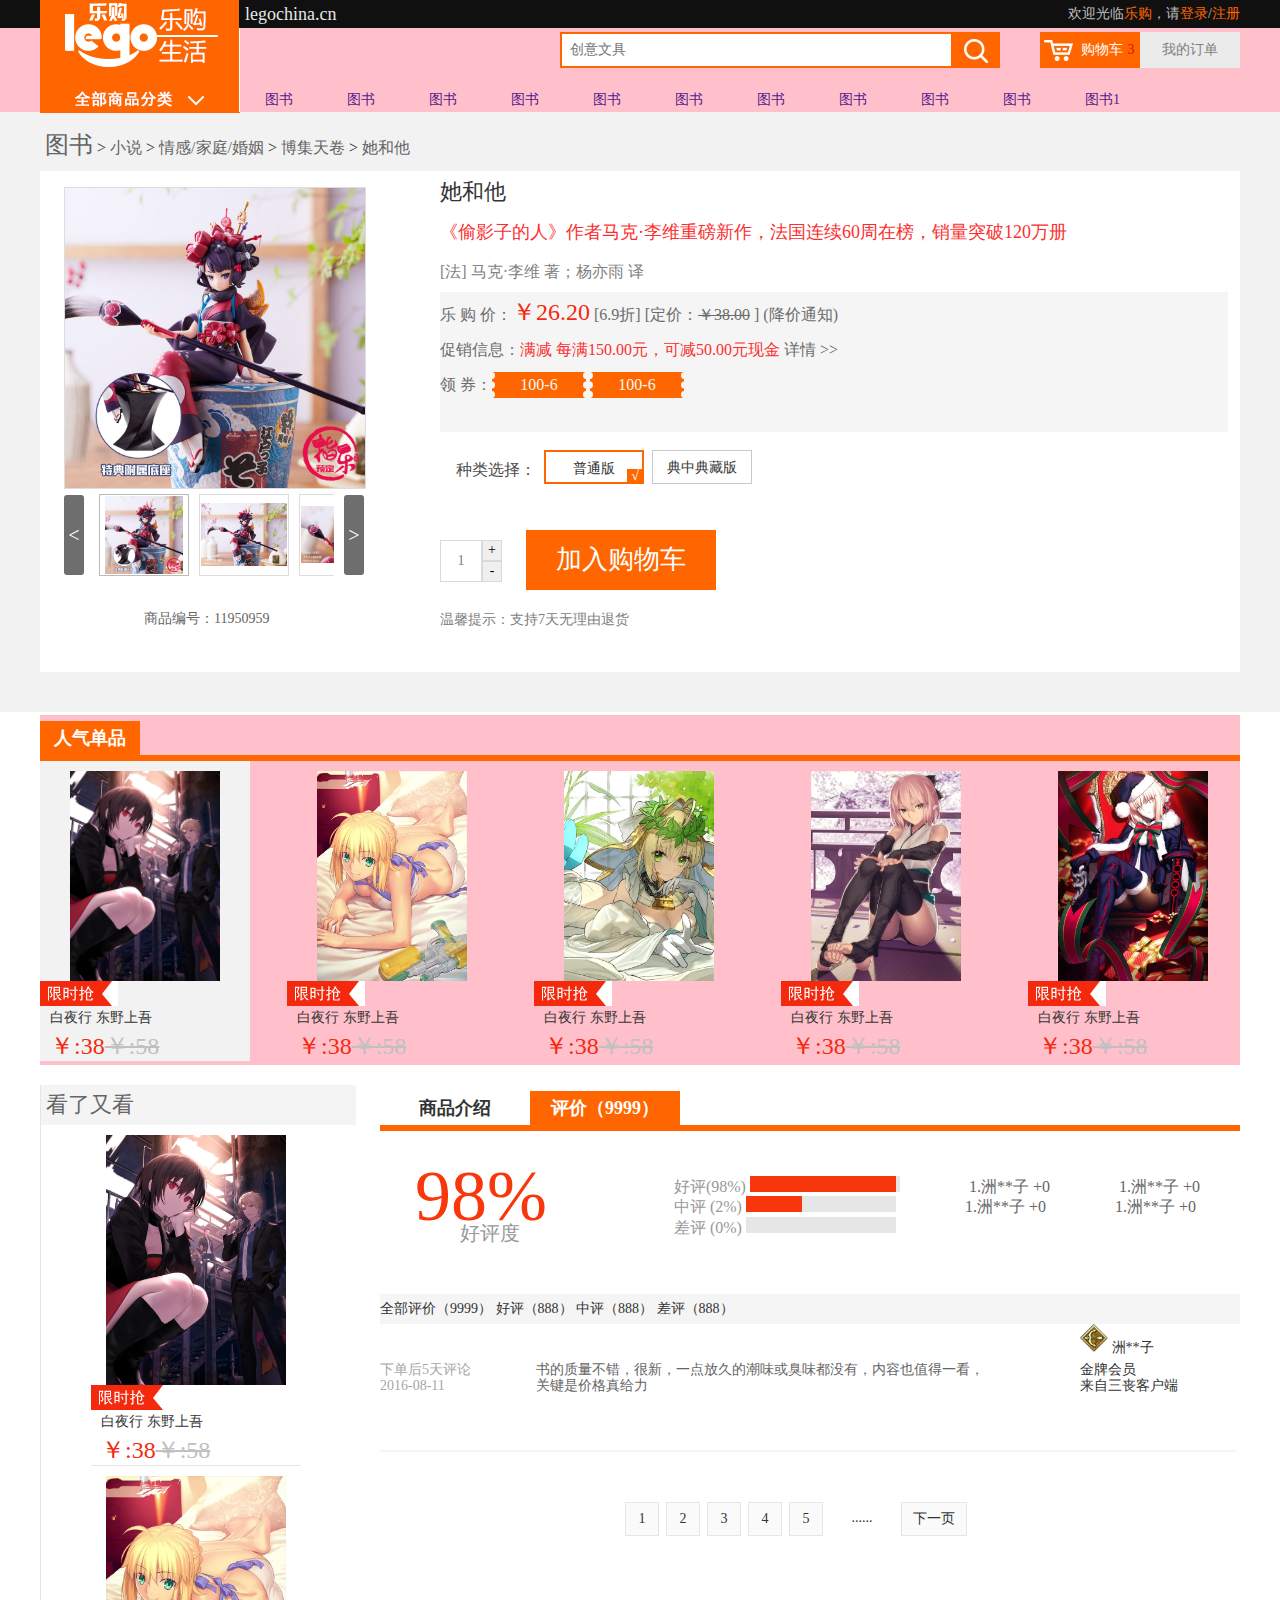
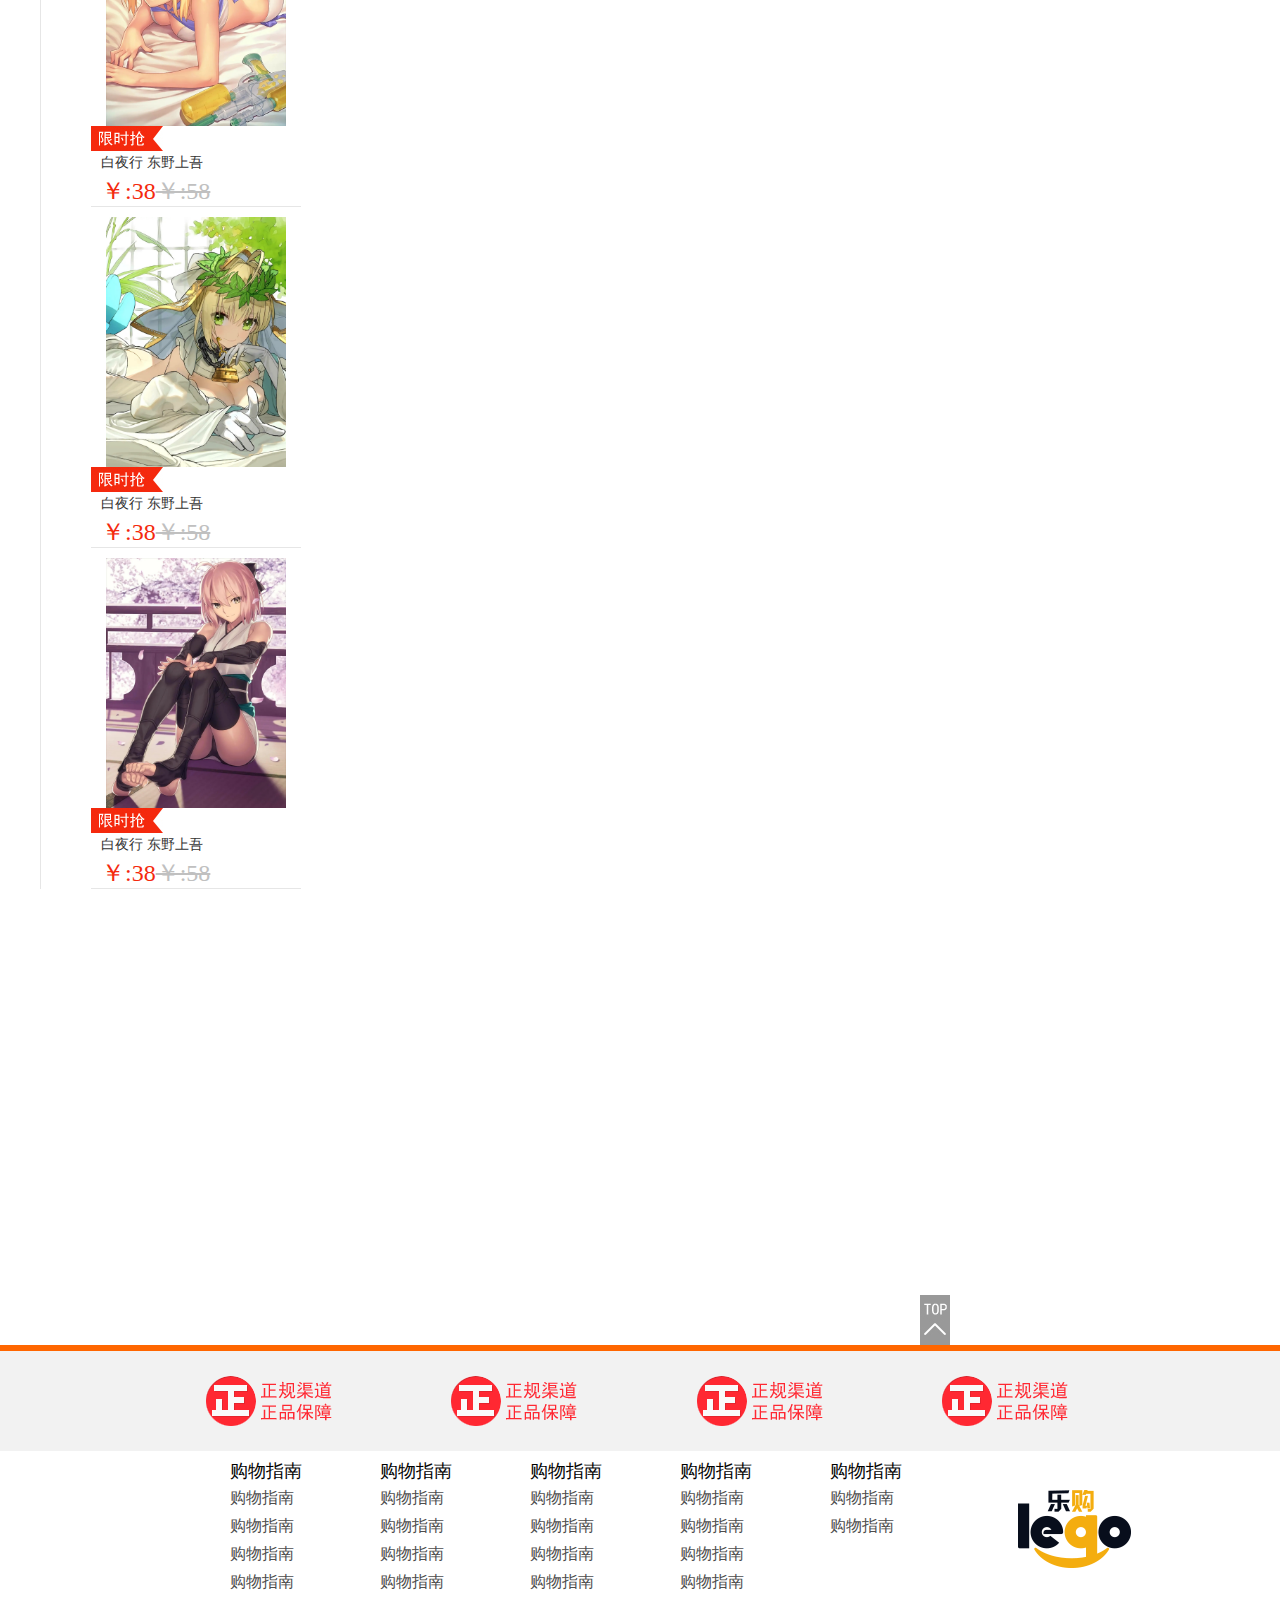
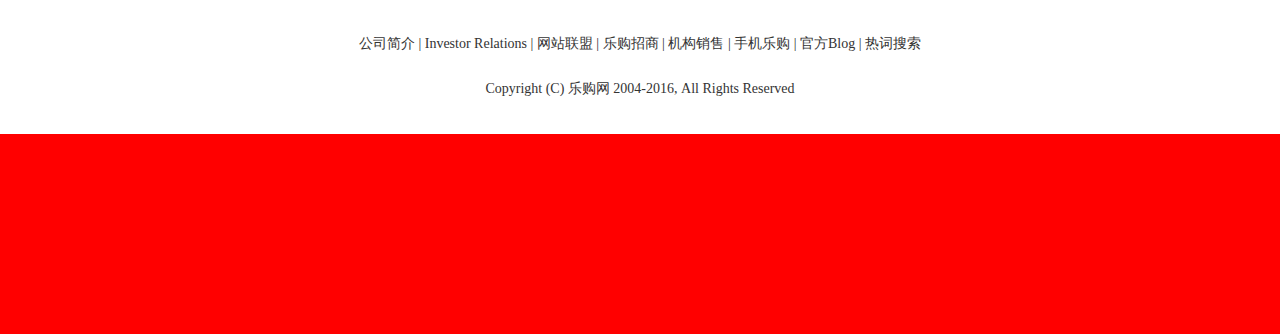
==== details.html @ bfb6687e "船新版本" ====
<!DOCTYPE html>
<html>

<head>
    <meta charset="UTF-8">
    <title>产品详情</title>
    <link rel="stylesheet" href="./css/normalize.css">
    <link rel="stylesheet" href="./css/global.css">
    <link rel="stylesheet" href="./lib/magnifier.css">
    <link rel="stylesheet" href="./css/details.css">
    <script src="./lib/jquery.min.js"></script>
    <script src="./js/details.js"></script>
    <script src="./lib/magnifier.js"></script>

    <style>


    </style>

</head>

<body>
    <!-- 头部 -->
    <header>
        <div class="top ">
            <div class="container clearfix">
                <img src="./imgs/img/logo.jpg" alt="" class="logo">
                <div class="txturl fl">
                    legochina.cn
                </div>
                <div class="hi fr">
                    欢迎光临<a href="">乐购</a>，请<a href="">登录</a>/<a href="">注册</a>
                </div>

            </div>
        </div>

        <!-- 搜索框 -->
        <div class="searchbox container clearfix">
            <div class="car fr">
                <a href=""><span>购物车</span><i>3</i></a>
                <a href="">我的订单</a>
            </div>

            <form action="#" class="fr">
                <input type="text" placeholder="创意文具" class="fl">
                <input type="submit" value="" class="fl">
            </form>
        </div>

        <ul class="lv1 container clearfix">
            <li><a href="">图书1</a></li>
            <li><a href="">图书</a></li>
            <li><a href="">图书</a></li>
            <li><a href="">图书</a></li>
            <li><a href="">图书</a></li>
            <li><a href="">图书</a></li>
            <li><a href="">图书</a></li>
            <li><a href="">图书</a></li>
            <li><a href="">图书</a></li>
            <li><a href="">图书</a></li>
            <li><a href="">图书</a></li>
            <li><a href="">图书</a></li>
        </ul>
    </header>

    <!-- banner -->
    <section id="banner" class="">
        <div class="txt container clearfix">
            <p><span><a href="">图书</a></span> > <a href="">小说</a> > <a href="">情感/家庭/婚姻</a> > <a href="">博集天卷</a> > <a
                    href="">她和他</a></p>
        </div>

        <div class="bandtl container clearfix">
            <div class="magnifier fl" id="magnifier1">
                <div class="magnifier-container">
                    <div class="images-cover"></div>
                    <!--当前图片显示容器-->
                    <div class="move-view"></div>
                    <!--跟随鼠标移动的盒子-->
                </div>
                <div class="magnifier-assembly">
                    <div class="magnifier-btn">
                        <span class="magnifier-btn-left">&lt;</span>
                        <span class="magnifier-btn-right">&gt;</span>
                    </div>
                    <!--按钮组-->
                    <div class="magnifier-line">
                        <ul class="clearfix animation03">
                            <li>
                                <div class="small-img">
                                    <img src="./imgs/ad (1).jpg" />
                                </div>
                            </li>
                            <li>
                                <div class="small-img">
                                    <img src="./imgs/ad (2).jpg" />
                                </div>
                            </li>
                            <li>
                                <div class="small-img">
                                    <img src="./imgs/ad (3).jpg" />
                                </div>
                            </li>
                            <li>
                                <div class="small-img">
                                    <img src="./imgs/ad (4).jpg" />
                                </div>
                            </li>
                            <li>
                                <div class="small-img">
                                    <img src="./imgs/ad (1).jpg" />
                                </div>
                            </li>
                        </ul>
                    </div>
                    <!--缩略图-->
                </div>
                <div class="magnifier-view"></div>
                <!--经过放大的图片显示容器-->
                <p>商品编号：11950959</p>
            </div>

            <div class="cnm fr">
                <form action="#" method="get">
                    <p>她和他</p>
                    <p>《偷影子的人》作者马克·李维重磅新作，法国连续60周在榜，销量突破120万册</p>
                    <p>[法] 马克·李维 著；杨亦雨 译</p>
                    <div>
                        <p>乐 购 价：<span class="price">￥26.20</span> [6.9折] [定价：<span class="in">￥38.00</span> ] (降价通知)</p>
                        <p>促销信息：<span>满减 每满150.00元，可减50.00元现金</span> 详情 >></p>
                        <p>领 券：<span> <span>100-6</span></span> <span><span>100-6</span></span></span></p>
                    </div>
                    <ul class="clearfix">
                        <p class="fl">种类选择：</p>
                        <!-- ul下面到底让不让放p -->
                        <li class="ck">普通版<div>√</div>
                        </li>
                        <li>典中典藏版<div>√</div>
                        </li>
                    </ul>
    
                    <div class="clearfix">
                        <div class="clearfix fl">
                            <input type="text" class="fl" value="1">
                            <button class="fr">+</button>
                            <button class="fr">-</button>
                        </div>
                        <input type="submit" value="加入购物车">
                    </div>
                </form>
                <p>温馨提示：支持7天无理由退货</p>
            </div>

        </div>

    </section>



    <!-- 人气新品 -->
    <section id="newitem" class="container">
        <h2 class="btl clearfix">
            <p class="fl"><a href="#" class="ebookck">人气单品</a></p>
        </h2>

        <ul class="look_one_look flearfix">
            <li class="ck"></li>
            <li></li>
            <li></li>
            <li></li>
            <li></li>
        </ul>
    </section>



    <!-- 看了又看  -->
    <section id="see_one_see" class="container clearfix">
        <div class="lbox fl">
            <p>看了又看</p>
            <ul class="look_one_look">
                <li></li>
                <li></li>
                <li></li>
                <li></li>
            </ul>
        </div>

        <div class="rbox fr">
            <h2 class="btl clearfix">
                <p class="fl"><a href="#">商品介绍</a><a href="#" class="ebookck">评价（9999）</a></p>
            </h2>

            <div class="rua clearfix">
                <div class="rual fl">
                    98%
                    <p>好评度</p>
                </div>

                <div class="ruar fr">
                    <p>
                        好评(98%)
                        <span><span style="width: 146px;"></span></span>
                        <i>1.洲**子       +0 </i>
                        <i>1.洲**子       +0 </i>
                    </p>
                    <p>
                        中评&nbsp;(2%)
                        <span><span style="width: 56px;"></span></span>
                        <i>1.洲**子       +0 </i>
                        <i>1.洲**子       +0 </i>
                    </p>
                    <p>
                        差评&nbsp;(0%)
                        <span><span></span></span>
                    </p>
                </div>
            </div>

            <p>
                <span>全部评价（9999）</span>
                <span>好评（888）</span>
                <span>中评（888）</span>
                <span>差评（888）</span>
            </p>

            <div class="xbb">
                <span>下单后5天评论  2016-08-11</span>
                <span>书的质量不错，很新，一点放久的潮味或臭味都没有，内容也值得一看，关键是价格真给力</span>
                <div>
                    <img src="./imgs/92.png" alt="">
                    <span>洲**子</span>
                    <p>金牌会员</p>
                    <p>来自三丧客户端</p>
                </div>
            </div>

            <ul class="clearfix">
                <li>1</li>
                <li>2</li>
                <li>3</li>
                <li>4</li>
                <li>5</li>
                <li>......</li>
                <li>下一页</li>
            </ul>
        </div>
    </section>


    <!--页脚  -->
    <footer>
        <!-- 一飞冲天 -->
        <div class="gtt">
            <img src="./imgs/img/gototop_05.jpg" alt="">
        </div>
        <h2 class="btl"></h2>
        <div class="footer_top">
            <img src="./imgs/img/222_11.png" alt="">
            <img src="./imgs/img/222_11.png" alt="">
            <img src="./imgs/img/222_11.png" alt="">
            <img src="./imgs/img/222_11.png" alt="">
        </div>
        <div class="footer_link clearfix">
            <ul>
                <li></li>
                <li></li>
                <li></li>
                <li></li>
                <li></li>
            </ul>
            <ul>
                <li></li>
                <li></li>
                <li></li>
                <li></li>
                <li></li>
            </ul>
            <ul>
                <li></li>
                <li></li>
                <li></li>
                <li></li>
                <li></li>
            </ul>
            <ul>
                <li></li>
                <li></li>
                <li></li>
                <li></li>
                <li></li>
            </ul>
            <ul>
                <li></li>
                <li></li>
                <li></li>
            </ul>
            <ul>
                <img src="./imgs/img/logo_00.png" alt="">
            </ul>
        </div>

        <div class="footer_bt">
            <p>公司简介 | Investor Relations | 网站联盟 | 乐购招商 | 机构销售 | 手机乐购 | 官方Blog | 热词搜索</p>
            <p>Copyright (C) 乐购网 2004-2016, All Rights Reserved</p>
        </div>

    </footer>
    <div style="height: 200px;background-color:red;"></div>


    <script type="text/javascript">
        $(function () {

            var magnifierConfig = {
                magnifier: "#magnifier1",//最外层的大容器
                width: 300,//承载容器宽
                height: 300,//承载容器高
                moveWidth: null,//如果设置了移动盒子的宽度，则不计算缩放比例
                zoom: 5//缩放比例
            };

            var _magnifier = magnifier(magnifierConfig);

            /*magnifier的内置函数调用*/
            /*
                //设置magnifier函数的index属性
                _magnifier.setIndex(1);
        
                //重新载入主图,根据magnifier函数的index属性
                _magnifier.eqImg();
            */
        });
    </script>
</body>

</html>
---- css/global.css ----
@charset 'utf-8';
body{
    font-family: SimHei;
    font-size: 14px;
    color: #333333;
}
/* 通用////////////// */
*{
    margin: 0;
    padding: 0;
}
/* 线条 */
.in{
    text-decoration: line-through;
}
.ud{
    text-decoration: underline;
}
h1{
    text-align: center;
}
input,button{
    border: none;
    margin: 0;
    padding: 0;
    outline: none;
}
li{
    list-style: none;
}
i{
    font-style: normal;
}
.un{
    display: block!important;
}
.unn{
    display: none!important;
}

.price{
    font-size: 24px;
    line-height: 40px;
    color: #f4290d;
}
.btl{
    border-bottom:6px solid  #ff6600;
}

/* 版心 */
.container{
  width: 1200px;
  margin: 0 auto 20px;
}
.fl{
    float: left;
}
.fr{
    float: right;
}
.clearfix:after{
    content: "";
    height: 0;
    display: block;
    clear: both;
    zoom:1 ;
}
a{
    text-decoration: none;
}
/* 头 */
header{
    height: 112px;
    background-color: pink;
}

header .top{
    height: 28px;
    line-height: 28px;
    background-color: #101010;
}



/* banner//////////////////////////// */
#banner{
    height: 430px;
    background-color: yellowgreen;
}
/* ///////////////daadadaadad////////// */
/* 标题 */
.btl{
    font-size: 28px;
    color: #333333;
    line-height: 40px;
    width: 100%;
}
i{
    color: #e30c02;
    font-style: normal;
}
.btl>p>a{
    margin-bottom: -1px;
    color: #333333;
    font-size: 18px;
    display: inline-block;
    height: 34px;
    width: 100px;
    line-height: 34px;
    text-align: center;
}
.btl>p> .ebookck{
    color: #ffffff;
    display: inline-block;
    height: 34px;
    width: 100px;
    background-color: #ff6600;
}
/* 左右大盒子 */
.leftbox{
    width: 238px;
    height: 500px;
    background-color: pink;
}

.rightbox{
    width: 960px;
    height: 500px;
    background-color: yellow;
}

/* //左盒子细节// */
.leftbox>img{
    margin-bottom: 7px;
}
.leftbox>ul:not(:last-child){
    margin-bottom: 24px;
}
.leftbox>ul>li{
    text-indent: 7px ;
    float: left;
    width: 75px;
}
/* /右盒子细节/ */
.rightbox>div:first-child li,.rightbox>div:nth-child(2) li{
    border: solid 1px #cccccc;
    float: left;
    width: 179px;
    box-sizing: border-box;
}
.rightbox>div:first-child ul,.rightbox>div:nth-child(2) ul{
    border-right: solid 1px #cccccc;
    border-left: solid 1px #cccccc;
}
.rightbox>div:first-child>ul>li{
    height: 340px;
    background-color: aqua;
}

.rightbox>div:nth-child(2)>ul>li{
    height: 160px;
    background-color: yellowgreen;
}
.rightbox>div:nth-child(2)>img{
    width: 420px;
    height: 160px;
}
.rightbox li>img{
    width: 179px;
}
.iconlist img{
    width: 110px;
}
/* 头 */
header .searchbox{
    /* margin-top: 4px;
    margin-bottom: 24px; */
    
    margin: 4px auto 24px ;
}

header .txturl{
    color: #e6e6e6;
    font-size: 18px;
    text-indent: 205px;
}

header .hi{
    color: #bfbfbf;
}

header .hi a{
    color: #f60;
}

header .searchbox form{
    box-sizing: border-box;
    width: 440px;
	height: 36px;
	background-color: #ffffff;
    border: solid 2px #ff6600;
    margin-right: 40px;
}
header .searchbox input:first-child{
    width: 388px;
    height: 32px;
    text-indent: 8px;
}
header .searchbox input:last-child{
    height: 34px;
    width: 48px;
    margin: -1px -1px 0 1px;
    /* background-color: #ff6600; */
    background: url(../imgs/img/bgicon.png) no-repeat;
}
header .searchbox .car a{
    float: left;
    display: block;
    width: 100px;
    height: 36px;
    line-height: 36px;
    text-align: center;
    
}
header .searchbox .car a:first-child{
    background: url(../imgs/img/bgicon.png) no-repeat #ff6600;
    background-position: 0 -42px;
    color: #ffffff;
}

header .searchbox .car a:first-child span{
    margin: 0 5px 0 35px ;
    
}

header .searchbox .car a:last-child{
    background-color: #ebebeb;
    color: #808080;

}
/* ///////////////////// */
header .lv1 li{
    float: right;
    margin-left: 54px;
}

header .lv1 li:first-child{
    margin-right: 120px;
}

header .logo{
    position: absolute;
    top: 0;
}
/* 底部 */
footer{
    margin-top: 60px;
    position: relative;

}
footer .footer_top{
    height: 100px;
    background-color: #f2f2f2;
    text-align: center;
}
footer .footer_top img{
    margin: 25px 55px 0;
}
/* /////////大量链接//////// */
footer .footer_link{
    width: 755px;
    margin: 10px 0 0 calc(50% - 410px);
    position: relative;
}
footer .footer_link ul{
    width: 150px;
}
footer .footer_link ul img{
    position: absolute;
    right: -170px;
    top: 25px;
}
footer .footer_link ul li{
    font-size: 16px;
    color: #4d4d4d;
    height: 28px;
}
footer .footer_link ul li:first-child{
    font-size: 18px;
    color: #000000;
}
footer .footer_bt{
    text-align: center;
    width: 770px;
    margin: 20px auto 23px;
    line-height: 45px;
}
/* 回顶 */
.gtt{
    /* display: none; */
    position: absolute;
    right: 330px;
    top: -50px;
}
---- lib/magnifier.css ----
@charset "utf-8";
*{
	margin: 0;
	padding: 0;
}
ul li{
	list-style: none;
}
img{
	border: 0;
}
/* 垂直居中 */
.small-img{
	display: flex;
	align-items:center;
	justify-content: center;
}
.clearfix:before,
.clearfix:after{
  display: table;
  line-height: 0;
  content: "";
}
.magnifier{
	width: 500px;
	position: relative;
	margin-top: 100px;
	margin-left: 100px;
}
.magnifier-container{
	width: 500px;
	height: 500px;
	overflow: hidden;
	position: relative;
	border: 1px solid #ddd;
}
.move-view{
	width: 100px;
	height: 100px;
	position: absolute;
	background-image: url('../imgs/插件/放大镜插件/images/move-box.png');
}
.images-cover{
	height: 100%;
	width: 100%;
	position: relative;
}
.images-cover img{
	position: absolute;
}
.magnifier-assembly{
	height: 92px;
	overflow: hidden;
	position: relative;
	padding-left: 30px;
	padding-right: 30px;
}
.magnifier-btn{
	position: absolute;
	font-family: "宋体";
	width: 100%;
	top: 50%;
	left: 0;
	margin-top: -40px;
}
.magnifier-btn span{
	line-height: 80px;
	height: 80px;
	width: 20px;
	background-color: #6e6e6e;
	color: #fff;
	display: block;
	z-index: 9998;
	text-align: center;
	font-size: 20px;
	cursor: pointer;
	border-radius: 3px;
}
.magnifier-btn .magnifier-btn-left{
	float: left;
}
.magnifier-btn .magnifier-btn-right{
	float: right;
}
.magnifier-line{
	position: relative;
	overflow: hidden;
	height: 92px;
}
.magnifier-line ul{
	display: block;
	font-size: 0;
	width: 10000%;
	position: absolute;
	left: 0;
	z-index: 9997;
}
.magnifier-line li{
	float: left;
	width: 100px;
	cursor: pointer;
}
.magnifier-line ul > .active .small-img{
	border-color: #bbb;
}
.small-img{
	height: 78px;
	padding: 1px;
	margin: 5px;
	overflow: hidden;
	border: 1px solid #ddd;
	text-align: center;
}
.small-img img{
	max-width: 100%;
	max-height: 100%;
}
.magnifier-view{
	width: 100%;
	height: 100%;
	position: absolute;
	right: -105%;
	top: 0;
	z-index: 9999;
	background-color: #fff;
	display: none;
	overflow: hidden;
}
.magnifier-view img{
	display: block;
}
.animation03{
	transition: all 0.3s ease-in 0.1s;
	-ms-transition: all 0.3s ease-in 0.1s;
	-moz-transition: all 0.3s ease-in 0.1s;
	-webkit-transition: all 0.3s ease-in 0.1s;
	-o-transition: all 0.3s ease-in 0.1s;
}
---- css/details.css ----
#banner {
    height: 600px;
    background-color: #f2f2f2;
}

#banner .bandtl{
    background-color: #ffffff;
    border-top: 1px solid transparent;
    height: 500px;
}
#banner .bandtl .magnifier{
    margin-top: 15px;
    margin-left: 24px;
}
#banner .txt{
    font-size: 16px;
    margin-bottom: 11px;
}
#banner .txt a{
    color: #646464;
}
#banner .txt p{
    margin-left: 5px;
    padding-top: 20px;
    
}
#banner .txt span>a{
    font-size: 24px;
}
#banner .magnifier>p{
    margin: 30px 0 0 80px;
    color: #646464;
}

/* //////////banner右边/////////// */
#banner .cnm{
    width: 790px;
    margin-right: 10px;
}
#banner .cnm p{
    line-height: 40px;
}
#banner .cnm>form>p:nth-child(1){
    font-size: 22px;
    color: #343434;
}

#banner .cnm>form>p:nth-child(2){
    font-size: 18px;
	color: #fb2f2f;
}

#banner .cnm>form>p:nth-child(3){
	font-size: 16px;
	color: #818181;
}

#banner .cnm div{
    width: 788px;
	height: 140px;
	background-color: #f5f5f5;
}
#banner .cnm div p{
    font-size: 16px;
	line-height: 35px;
    color: #6c6c6c;
}

#banner .cnm div p:nth-child(2) span{
    color: #fb2f2f;
}
#banner .cnm div p:nth-child(3)>span{
    display: inline-block;
    width: 94px;
    overflow: hidden;
    margin-bottom: -12px;
}
#banner .cnm div p:nth-child(3)>span>span{
    text-align: center;
    background-color: #ff6600;
    color: #f6f6f6;
    line-height: 26px;
    width: 88px;
    display: inline-block;
    border-right: 7px dotted #f5f5f5;
    border-left: 7px dotted #f5f5f5;
    margin-left: -4px;
}
#banner .cnm ul{
    margin-top: 18px;
}
#banner .cnm ul p{
    font-size: 16px;
	/* line-height: 35px; */
    color: #4d4d4d;
    margin: 0 8px 0 16px;
}
#banner .cnm ul li{
    box-sizing: border-box;
    float: left;
    width: 100px;
	height: 34px;
    border: solid 1px #c9c9c9;
    text-align: center;
    line-height: 34px;
    margin-right: 8px;
    position: relative;
    cursor: pointer;
}
#banner .cnm ul>li>div{
    display: none;
    position: absolute;
    line-height: 14px;
    right: -1px;
    bottom: -1px;
    width: 16px;
	height: 14px;
    background-color: #ff6600;
    color: #ffffff;
}
#banner .cnm ul>.ck{
    border: solid 2px #ff6600;
}
#banner .cnm ul>.ck div{
    display: block;
}

#banner .cnm>form>div>div{
    width: 62px;
    height: 42px;
    margin-top: 10px;
}
#banner .cnm>form>div>div input{ 
    color: #808080; 
    width: 40px;
    height: 40px;
    border: solid 1px #d9d9d9;
    text-align: center;
}
#banner .cnm>form>div>div button{
    border: solid 1px #d9d9d9;
    width: 20px;
    height: 21px;
    cursor: pointer;
}
#banner .cnm>form>div.clearfix{
    width: 280px;
    margin-top: 40px;
    height: 60px;
    background-color: transparent;
}
#banner .cnm>form>div.clearfix>input{
    text-align: center ;
    line-height: 60px;
    font-size: 26px;
    color: #fefefe;
    background-color: #ff6600;
    width: 190px;
    margin-left: 24px;
}
#banner .cnm>p{
    color: #808080; 
    margin-top: 10px;
}



/* //////////newitem//////////// */
#newitem{
    background-color: pink;
    margin-top: 3px;
    height: 350px;
}
#see_one_see .look_one_look{
    margin-left: 50px;
}
.look_one_look>li{
    width: 210px;
    height: 300px;
    text-align: center;
    position: relative;
    float: left;
}
.look_one_look>li:not(:last-child){
    margin-right: 37px;
}
.look_one_look>li>img:first-child{
    margin-top: 10px;
    width: 150px;
    height: 210px;
}
.look_one_look>li>img:nth-child(2){
    position: absolute;
    left: 0;
    top: 220px;
}
.look_one_look>li>p{
    text-align: left;
    margin-left: 10px;
}
.look_one_look>li>p:nth-child(3){
    margin-top: 25px;
}
.look_one_look>li>p>.in{
    font-size: 24px;
    color: #c0c0c0;
}
.look_one_look>.ck{
    background-color: #f2f2f2;
}
/* look_one_look ///////////////////*/
#see_one_see{
    height: 1800px;
}
#see_one_see>.lbox{
    width: 315px;
    border-left: solid 1px #e6e6e6;
}
#see_one_see>.lbox>p{
    background-color: #f4f4f4;
    text-indent: 5px;
    line-height: 40px;
    font-size: 22px;
	color: #666666;
}

#see_one_see li{
    float: none;
    height: 340px;
    border-bottom: solid 1px #e6e6e6;
}
#see_one_see li img:first-child{
    width: 180px;
    height: 250px;
}
#see_one_see .look_one_look>li>img:nth-child(2){
    top: 260px;
}
/* you111111111111111111111111111 */
#see_one_see .rbox{
    width: 860px;
}


#see_one_see .rbox h2 p{
    width: 500px;
}

#see_one_see .rbox h2 p a{
    width: 150px;
}

.rua{
    width: 785px;
    margin-left: 35px;
    margin-top: 45px;
}
.rua .rual{
    width: 105px;
    height: 80px;
    line-height: 65px;
    font-size: 72px;
    color: #f8380c;
    margin-top: -12px;
}
.rua .rual p{
    line-height: 8px;
    font-size: 20px;
    color: #999999;
    text-align: right;
}
/* youyou */
.rua .ruar>p{
    font-size: 16px;
	color: #999999;
}

.rua .ruar>p>span{
    display: inline-block;
    width: 150px;
	height: 16px;
	background-color: #e6e6e6;
}
.rua .ruar>p>span>span{
    display: inline-block;
	height: 16px;
	background-color: #f8380c;
}
.rua .ruar>p>i{
    font-size: 16px;
    color: #666666;
    margin-left: 65px;
}

#see_one_see>.rbox>p{
    margin-top: 50px;
    width: 860px;
	height: 30px;
    background-color: #f5f5f5;
    line-height: 30px;
}

#see_one_see>.rbox>.xbb{
    width: 856px;
    height: 126px;
    border-bottom: 2px solid #f5f5f5;
}
#see_one_see>.rbox>.xbb>span:first-child{
    color: #a6a6a6;
    margin-right: 60px;
    width: 92px;
    display: inline-block;
}

#see_one_see>.rbox>.xbb>span:nth-child(2){
    display: inline-block;
    width: 461px;
    height: 31px;
    color: #666666;
    margin-right: 80px;
}

#see_one_see>.rbox>.xbb>div{
    display: inline-block;
    
}
#see_one_see>.rbox>.xbb>div img{
    height: 28px;
}
#see_one_see>.rbox>.xbb>div>span{
    line-height: 28px;
}
#see_one_see>.rbox>ul{
    width: 370px;
    margin: 50px auto;
}
#see_one_see>.rbox>ul>li{
    float: left;
    width: 32px;
	height: 32px;
	background-color: #fafafa;
    border: solid 1px #e6e6e6;
    line-height: 32px;
    text-align: center;
    margin-right: 7px;
}
#see_one_see>.rbox>ul>li:nth-last-child(2){
    width: 64px;
    background: none;
    border: none;
}
#see_one_see>.rbox>ul>li:last-child{
    width: 64px;
}
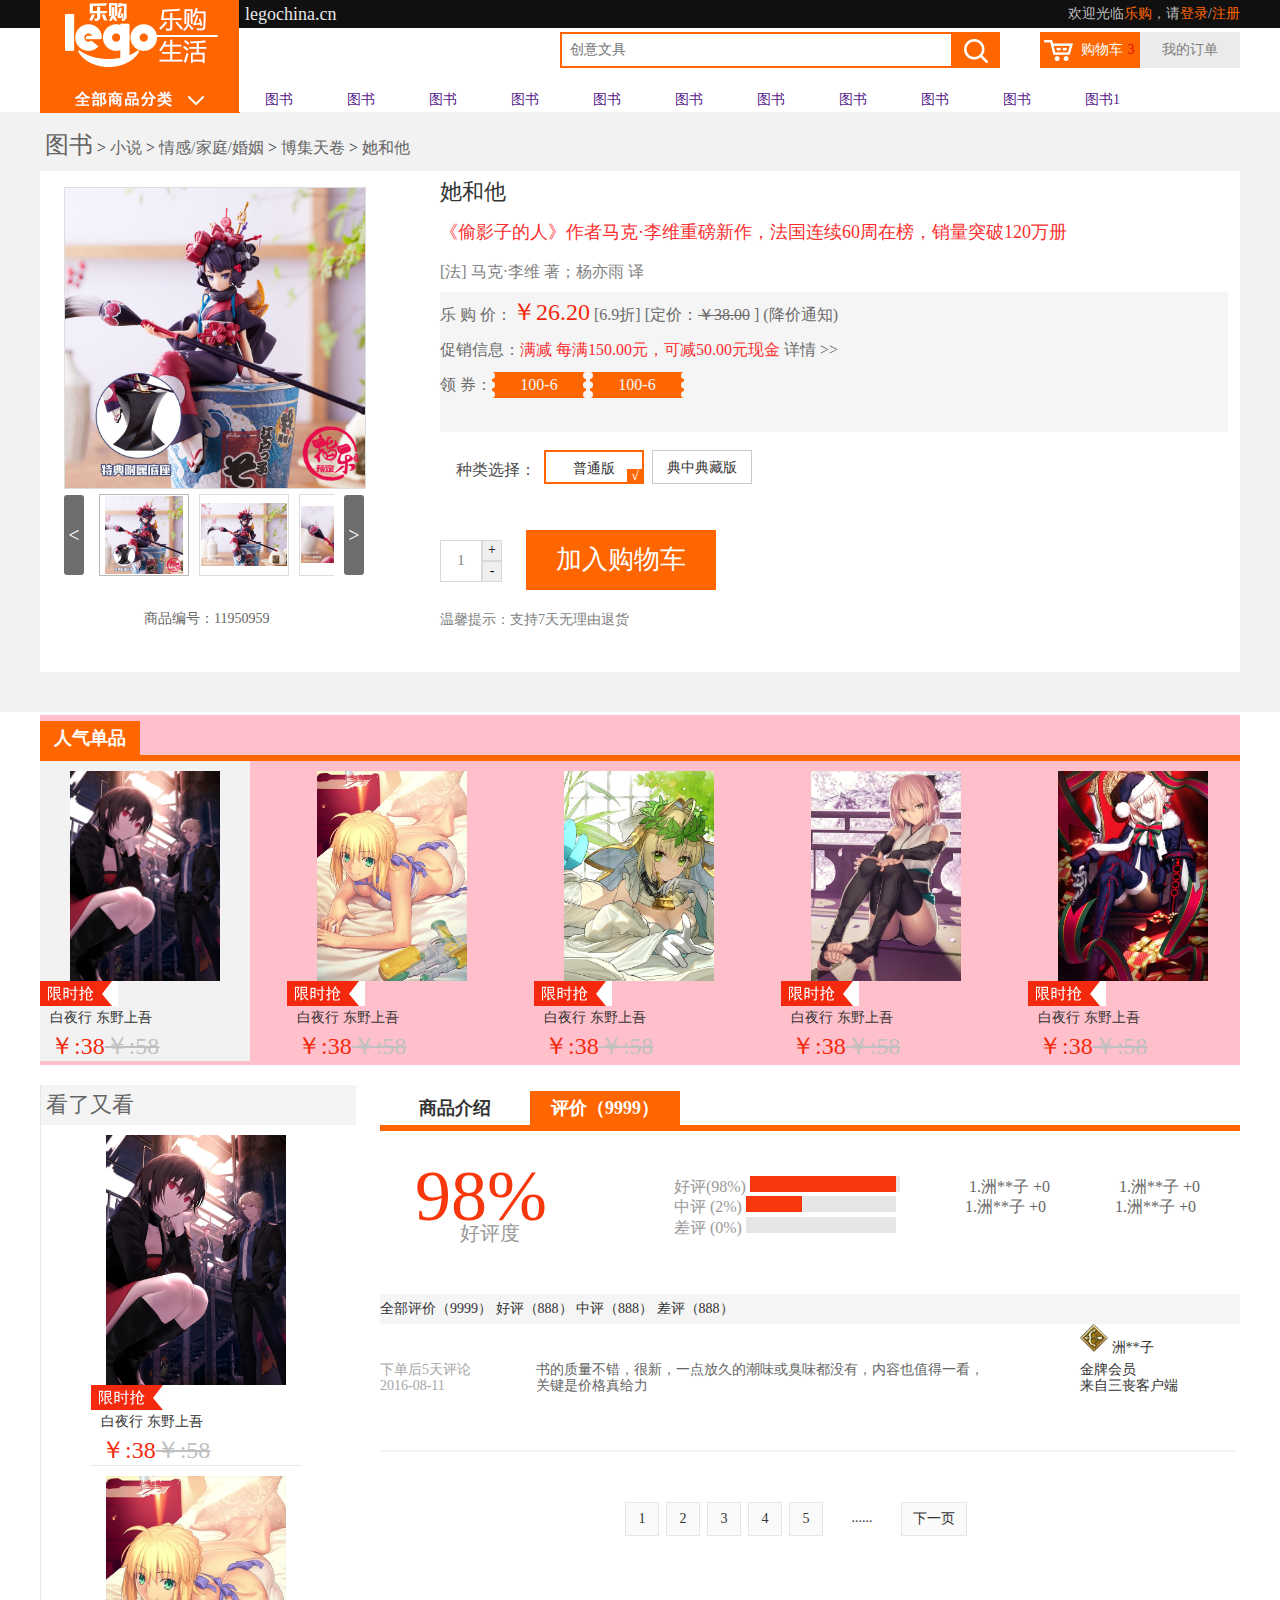
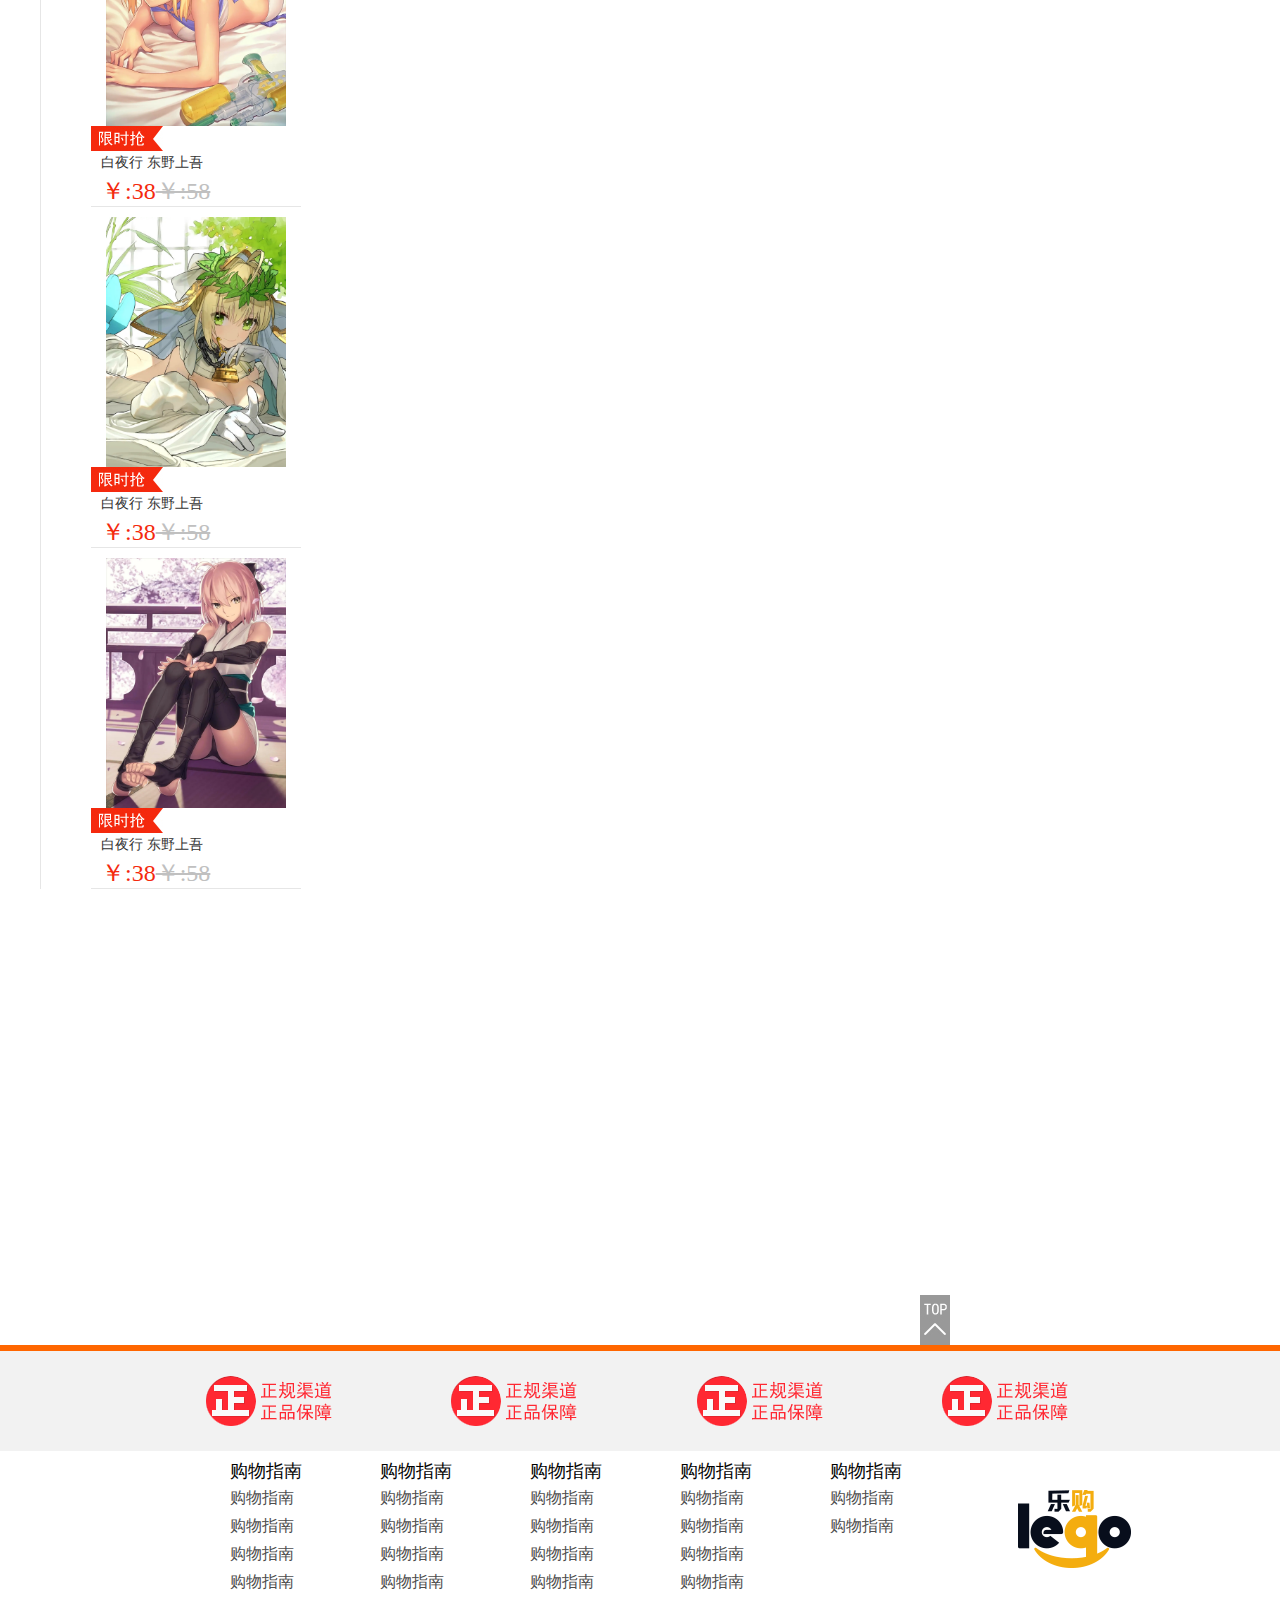
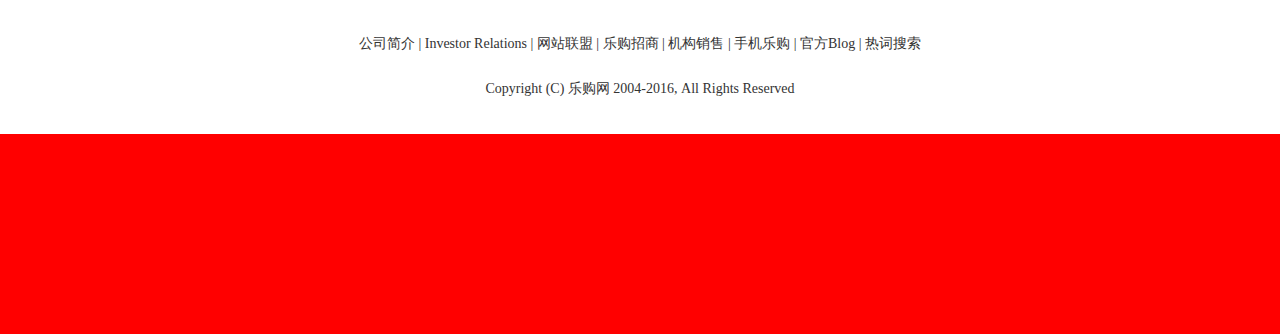
==== commit 00e2fa39: "做完了，细节待调整" ====
--- a/details.html
+++ b/details.html
@@ -29,7 +29,7 @@
                     legochina.cn
                 </div>
                 <div class="hi fr">
-                    欢迎光临<a href="">乐购</a>，请<a href="">登录</a>/<a href="">注册</a>
+                    欢迎光临<a href="">乐购</a>，请<a href="">登录</a>/<a href="./sign.html">注册</a>
                 </div>
 
             </div>
--- a/css/global.css
+++ b/css/global.css
@@ -71,7 +71,7 @@
 /* 头 */
 header{
     height: 112px;
-    background-color: pink;
+    /* background-color: pink; */
 }
 
 header .top{
@@ -85,7 +85,7 @@
 /* banner//////////////////////////// */
 #banner{
     height: 430px;
-    background-color: yellowgreen;
+    /* background-color: yellowgreen; */
 }
 /* ///////////////daadadaadad////////// */
 /* 标题 */
